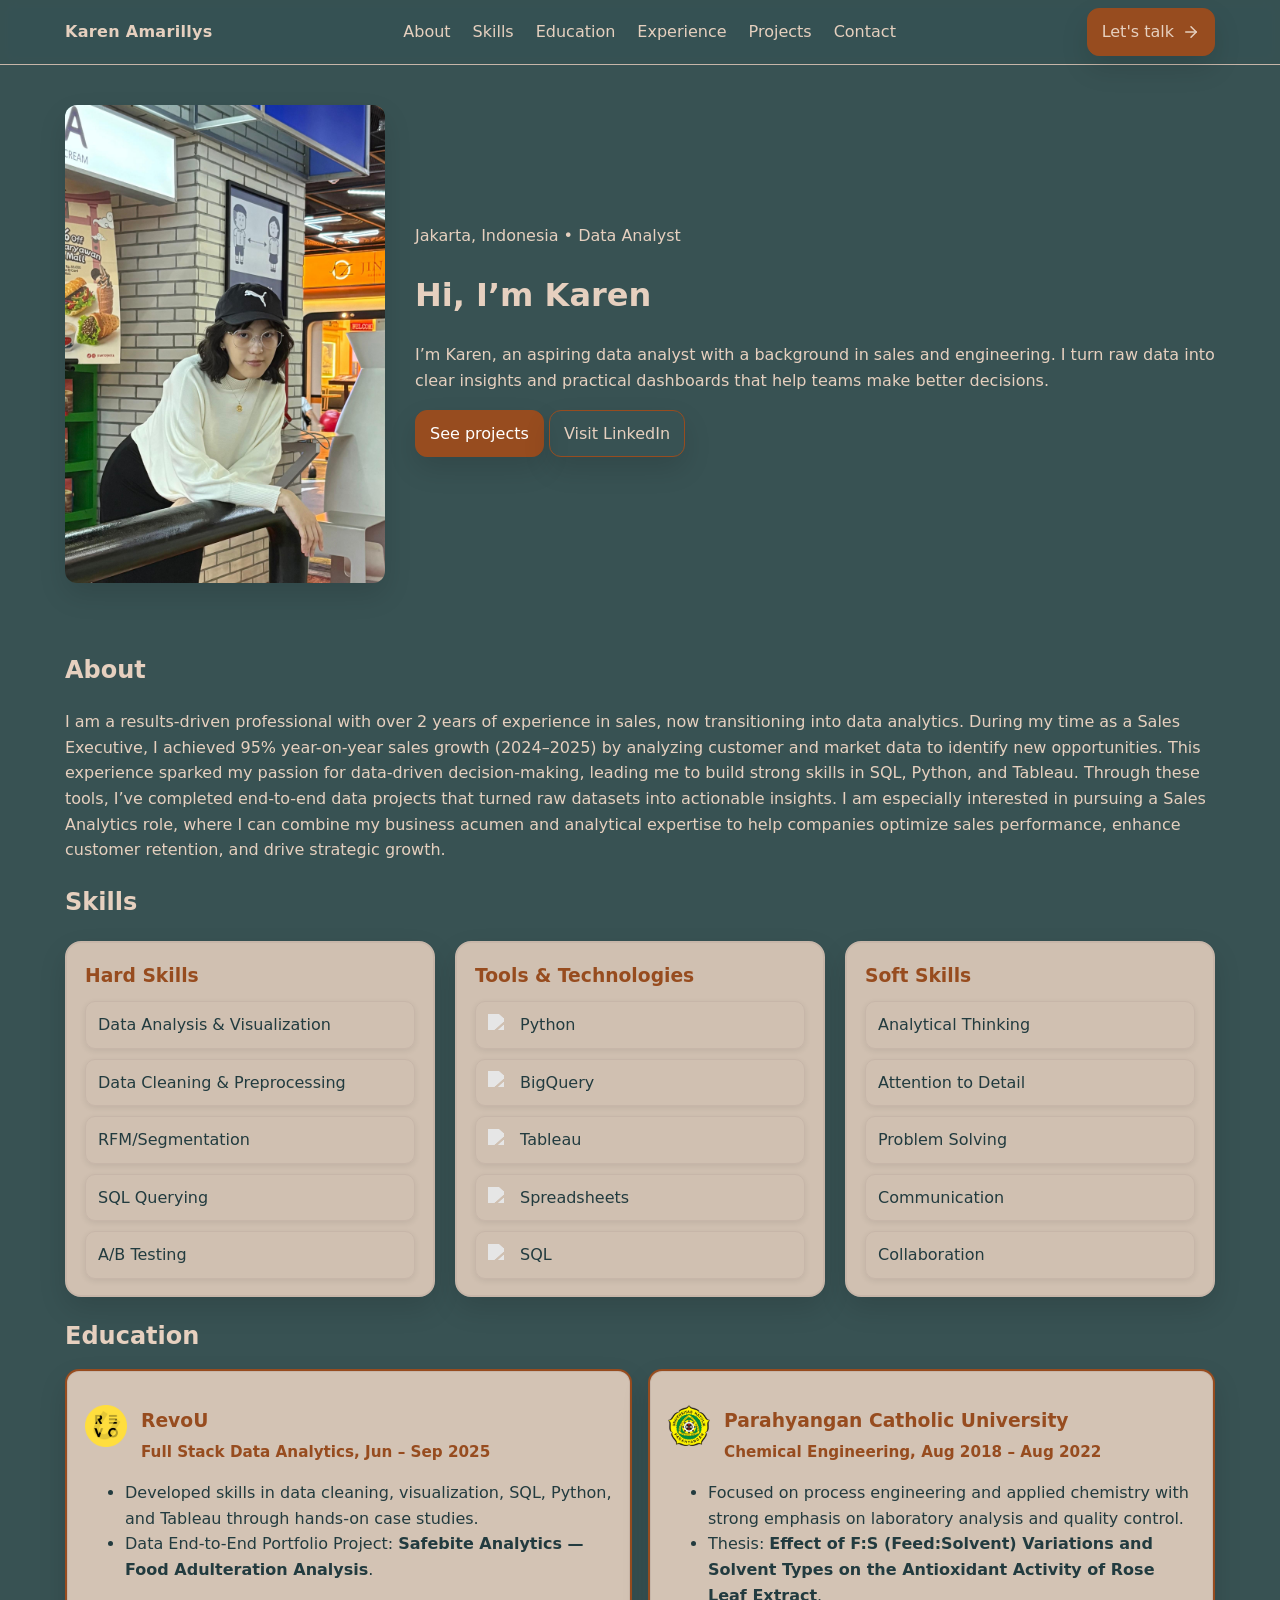
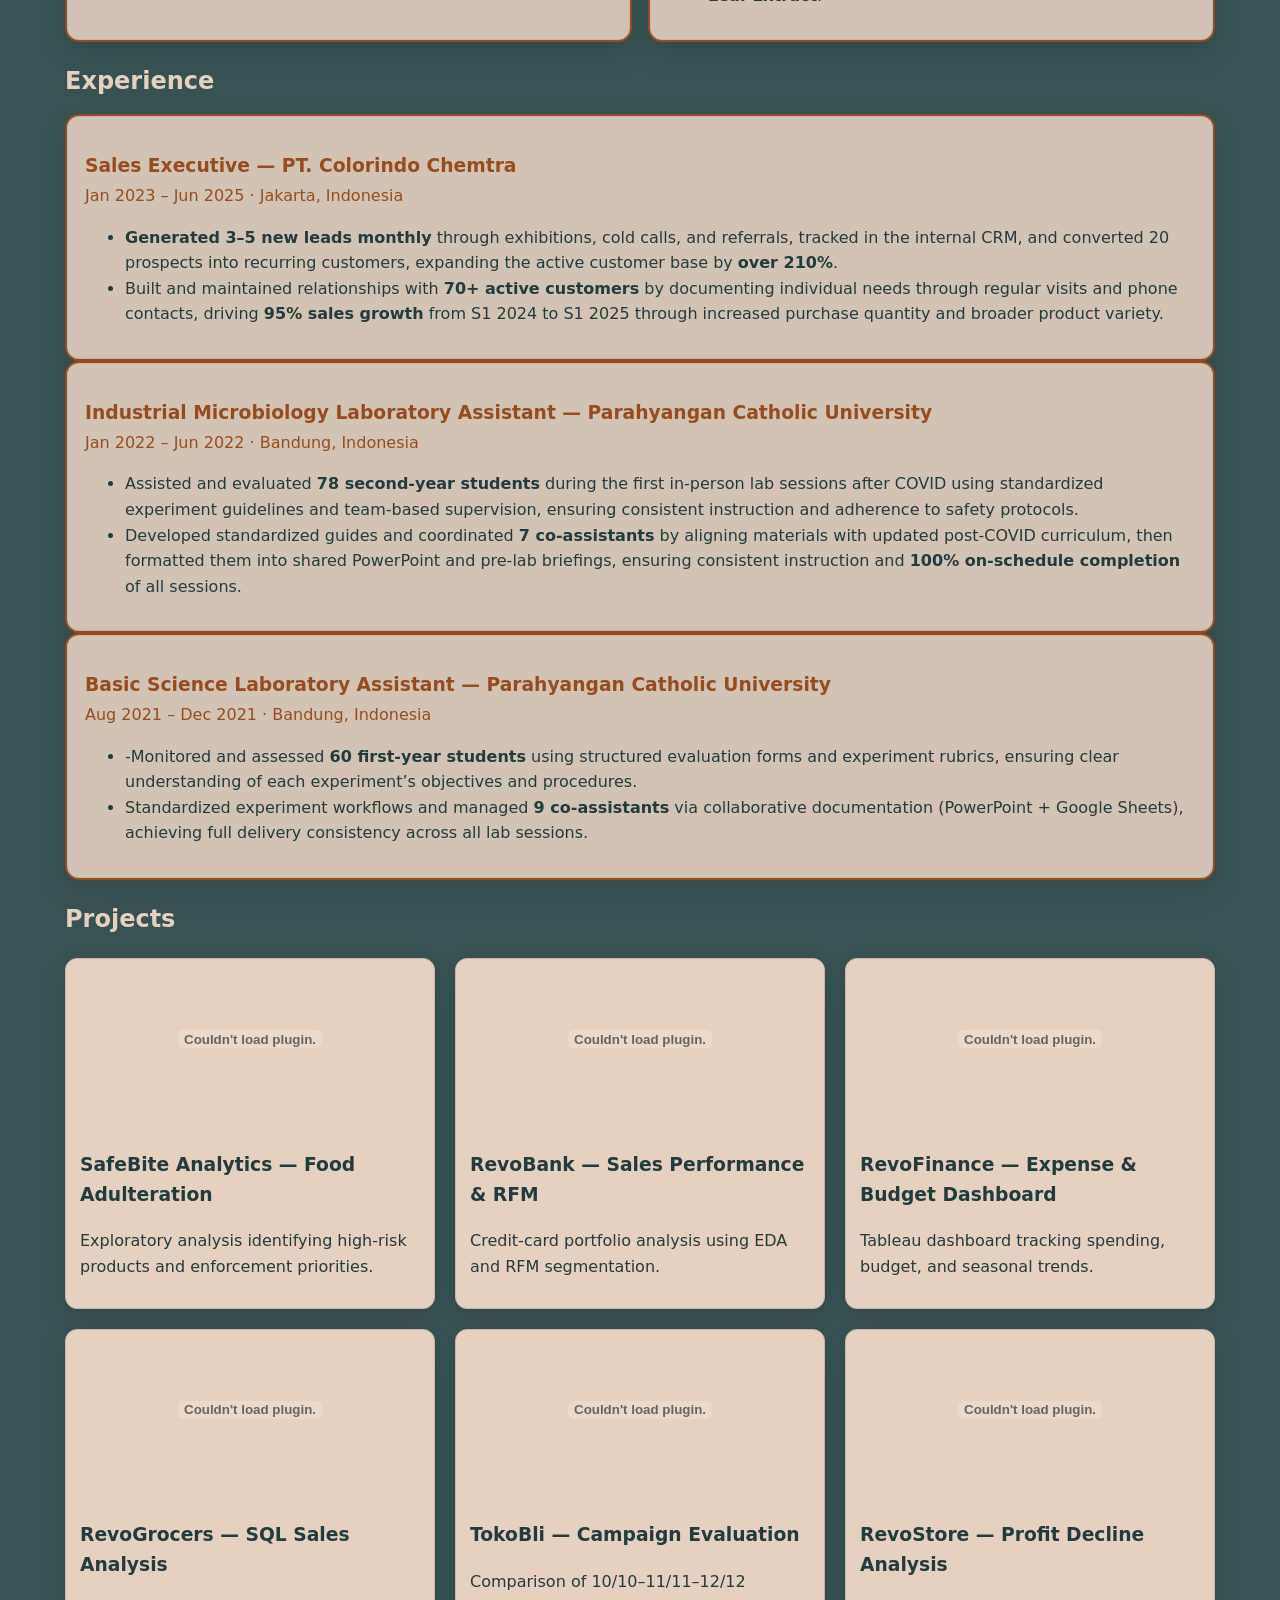
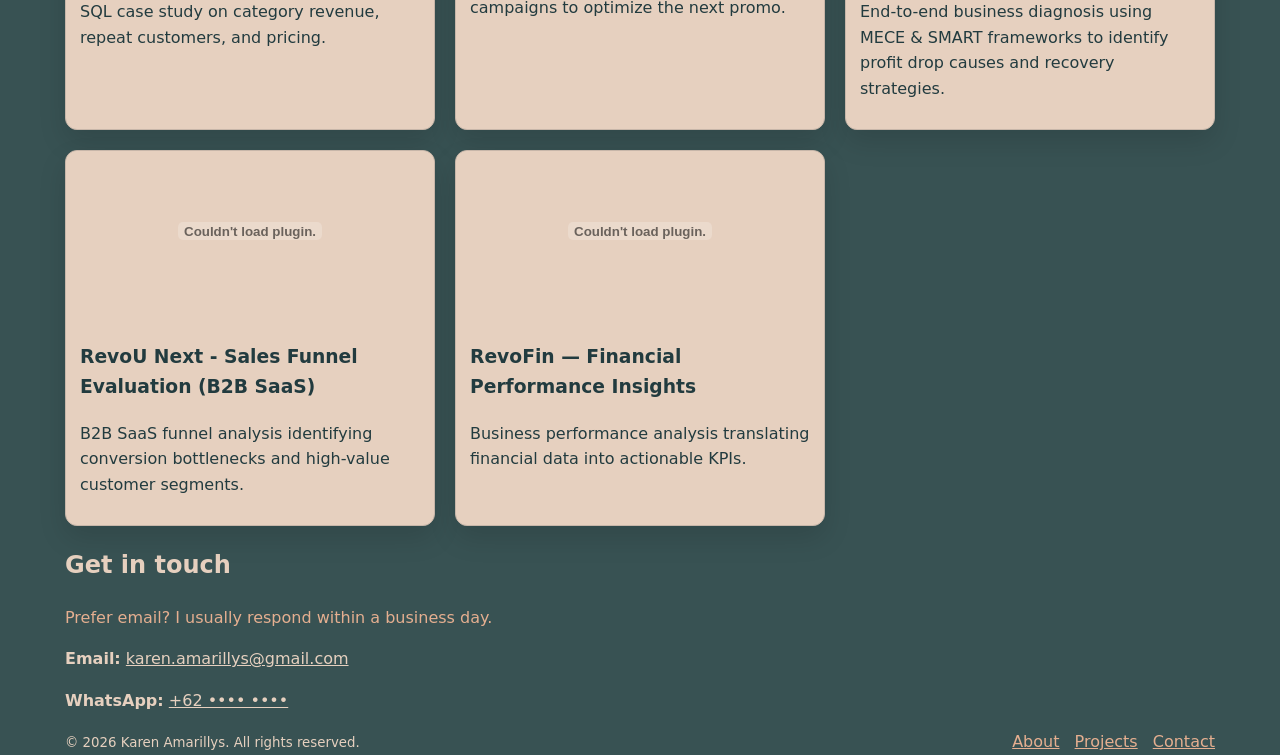
==== index.html @ b15e7b9b "Update index.html" ====
<!doctype html>
<html lang="en">
<head>
  <meta charset="utf-8" />
  <meta name="viewport" content="width=device-width, initial-scale=1" />
  <title>Karen Amarillys — Portfolio</title>
  <meta name="description" content="Data Analyst — projects, skills, and contact." />
  <style>
  :root{
    --bg:#385253; --panel:#e6d0bf; --text:#223b3f; --muted:#e5af90;
    --brand:#974c1f; --ring:#c7b6a9; --card:#e6d0bf;
    --shadow:0 12px 28px rgba(0,0,0,.12)
  }

  /* Base */
  html{scroll-behavior:smooth}
  body{margin:0;min-height:100dvh;color:var(--text);font:16px/1.6 system-ui,-apple-system,Segoe UI,Roboto,Ubuntu,"Helvetica Neue",Arial;background:var(--bg)}
  .container{max-width:1150px;margin:0 auto;padding:0 20px}
  h1,h2,h3,p,li,small{color:#e6d0bf}
  .muted{color:var(--muted)}
  .icon{width:18px;height:18px;display:inline-block}

  /* Nav */
  .nav{position:sticky;top:0;backdrop-filter:saturate(160%) blur(8px);background:color-mix(in oklab, var(--bg) 85%, transparent);border-bottom:1px solid var(--ring);z-index:50}
  .nav-wrap{display:flex;align-items:center;justify-content:space-between;height:64px}
  .brand{font-weight:800;letter-spacing:.3px;color:#e6d0bf}
  .nav a{color:#e6d0bf;text-decoration:none}
  .nav-links{display:none;gap:22px}
  @media (min-width:768px){.nav-links{display:flex}}

  /* Buttons */
  .btn{display:inline-flex;align-items:center;gap:8px;padding:10px 14px;border-radius:12px;border:1px solid var(--brand);background:var(--brand);color:#fff;text-decoration:none;box-shadow:var(--shadow);transition:transform .15s ease,box-shadow .15s ease}
  .btn:hover{transform:translateY(-1px)}
  .btn-ghost{border:1px solid var(--brand);background:transparent;color:#e6d0bf}
  .btn-ghost:hover{background:var(--brand);color:#fff}

  /* Badges (used for skills/tools rows) */
  .badges{display:flex;flex-wrap:wrap;gap:10px;margin-top:10px}
  .badge{border:1px solid var(--ring);background:transparent;padding:6px 10px;border-radius:6px;font-size:14px;color:#e6d0bf;text-decoration:none;line-height:1;display:inline-flex;align-items:center;box-shadow:var(--shadow);transition:transform .15s ease,box-shadow .15s ease,background .15s ease}
  .badge:hover{transform:translateY(-1px);box-shadow:0 6px 16px rgba(0,0,0,.15);background:color-mix(in oklab, var(--panel) 12%, transparent)}

  /* Education */
  #education .edu{border:2px solid var(--brand);border-radius:14px;padding:16px 18px;background:color-mix(in oklab, var(--panel) 90%, var(--bg));box-shadow:inset 0 0 0 1px var(--ring),var(--shadow);transition:transform .15s ease,box-shadow .15s ease}
  #education .edu:hover{transform:translateY(-2px);box-shadow:0 6px 16px rgba(0,0,0,.15)}
  #education h2{margin-bottom:14px}
  #education h3{color:var(--brand);margin-bottom:2px}
  #education li,#education strong{color:var(--text)}
  #education .edu-list{display:grid;grid-template-columns:1fr;gap:16px}
  @media (min-width:768px){#education .edu-list{grid-template-columns:repeat(2,1fr)}}
  .edu-header{display:flex;align-items:center;gap:14px;margin-bottom:8px}
  .edu-title{display:flex;flex-direction:column;justify-content:center;flex:1}
  .edu-logo{width:42px;height:42px;object-fit:contain;background:transparent;flex-shrink:0}
  #education .meta{color:#974c1f;font-weight:600;margin:2px 0 0 0;font-size:.95em}

  /* Experience */
  #experience .xp{border:2px solid var(--brand);border-radius:14px;padding:16px 18px;background:color-mix(in oklab, var(--panel) 90%, var(--bg));box-shadow:inset 0 0 0 1px var(--ring),var(--shadow);transition:transform .15s ease,box-shadow .15s ease}
  #experience .xp:hover{transform:translateY(-2px);box-shadow:0 6px 16px rgba(0,0,0,.15)}
  #experience h2{margin-bottom:14px}
  #experience h3{color:#974c1f;margin-bottom:2px}
  #experience .meta{color:#974c1f;font-weight:500;margin-top:0}
  #experience li,#experience strong{color:#223b3f}

  /* Projects grid + thumbnail PDF-crop */
  .grid{display:grid;grid-template-columns:1fr;gap:20px}
  @media (min-width:640px){.grid{grid-template-columns:repeat(2,1fr)}}
  @media (min-width:1024px){.grid{grid-template-columns:repeat(3,1fr)}}
  .proj{display:flex;flex-direction:column;overflow:hidden;border-radius:12px;background:var(--panel);border:1px solid var(--ring);box-shadow:var(--shadow);text-decoration:none;color:inherit;position:relative}
  .proj h3,.proj p{color:var(--text);text-decoration:none}
  .proj .thumb{height:160px;overflow:hidden;border-top-left-radius:12px;border-top-right-radius:12px;background:var(--card)}
  .proj .thumb embed{width:calc(100% + 40px);height:calc(100% + 40px);margin:-20px 0 0 -20px;display:block;border:0;pointer-events:none}
  .proj .body{padding:12px 14px}

  /* Hero */
  .hero{display:flex;align-items:center;justify-content:center;padding:40px 0}
  .hero .row{display:flex;flex-direction:column;gap:30px;align-items:center}
  @media (min-width:768px){.hero .row{flex-direction:row;justify-content:space-between}}
  .hero-img img{max-width:320px;border-radius:12px;box-shadow:var(--shadow)}
  .chip{color:#e6d0bf;font-weight:500}

  /* Skills: 3-card layout */
  .skills-grid{display:grid;grid-template-columns:1fr;gap:20px;margin-top:14px}
  @media(min-width:880px){.skills-grid{grid-template-columns:repeat(3,1fr)}}
  .skills-card{background:color-mix(in oklab, var(--panel) 88%, var(--bg));border:2px solid var(--ring);border-radius:16px;box-shadow:var(--shadow);padding:18px 18px 16px}
  .skills-card h3{margin:0 0 10px 0;color:var(--brand)}
  .skills-list{list-style:none;padding:0;margin:0;display:grid;gap:10px}
  .skills-list li{background:transparent;border:1px solid var(--ring);color:var(--text);border-radius:10px;padding:10px 12px;box-shadow:0 2px 6px rgba(0,0,0,.08);display:flex;align-items:center;gap:10px;transition:transform .12s ease,box-shadow .12s ease,background .12s ease}
  .skills-list li:hover{transform:translateY(-1px);box-shadow:0 8px 18px rgba(0,0,0,.18);background:color-mix(in oklab, var(--panel) 12%, transparent)}

  /* Tool logos */
  .tool-icon{width:22px;height:22px;object-fit:contain;flex-shrink:0;filter:brightness(0) invert(0.9);transition:transform .15s ease,filter .15s ease}
  .skills-list li:hover .tool-icon{transform:scale(1.08);filter:brightness(1.1)}
  </style>
</head>
<body>
  <!-- NAV -->
  <nav class="nav" aria-label="Primary">
    <div class="container nav-wrap">
      <a class="brand" href="#home">Karen Amarillys</a>
      <div class="nav-links">
        <a href="#about">About</a>
        <a href="#skills">Skills</a>
        <a href="#education">Education</a>
        <a href="#experience">Experience</a>
        <a href="#projects">Projects</a>
        <a href="#contact">Contact</a>
      </div>
      <div style="display:flex;gap:10px;align-items:center">
        <a class="btn" href="#contact">Let's talk
          <svg class="icon" viewBox="0 0 24 24" fill="none" stroke="currentColor" stroke-width="2" stroke-linecap="round" stroke-linejoin="round"><path d="M5 12h14"/><path d="m12 5 7 7-7 7"/></svg>
        </a>
      </div>
    </div>
  </nav>

  <!-- HERO -->
  <header id="home" class="hero">
    <div class="container row">
      <div class="hero-img">
        <img alt="Karen Photo" src="WhatsApp Image 2025-10-03 at 14.18.16_22b1dc03.jpg" />
      </div>
      <div>
        <span class="chip">Jakarta, Indonesia • Data Analyst</span>
        <h1>Hi, I’m Karen</h1>
        <p class="lead">I’m Karen, an aspiring data analyst with a background in sales and engineering. I turn raw data into clear insights and practical dashboards that help teams make better decisions.</p>
        <div class="cta">
        <a class="btn" href="#projects">See projects</a>
        <a class="btn btn-ghost" href="https://linkedin.com/in/karen-amarillys/" target="_blank" rel="noopener noreferrer">
          Visit LinkedIn
        </a>
      </div>
        </p>
      </div>
    </div>
  </header>

  <!-- ABOUT -->
  <section id="about">
    <div class="container about">
      <div class="card">
        <h2>About</h2>
        <p>I am a results-driven professional with over 2 years of experience in sales, now transitioning into data analytics. During my time as a Sales Executive, I achieved 95% year-on-year sales growth (2024–2025) by analyzing customer and market data to identify new opportunities. This experience sparked my passion for data-driven decision-making, leading me to build strong skills in SQL, Python, and Tableau. Through these tools, I’ve completed end-to-end data projects that turned raw datasets into actionable insights. I am especially interested in pursuing a Sales Analytics role, where I can combine my business acumen and analytical expertise to help companies optimize sales performance, enhance customer retention, and drive strategic growth.</p>
      </div>
    </div>
  </section>

<!-- SKILLS -->
<section id="skills">
  <div class="container">
    <h2>Skills</h2>
    <div class="skills-grid">
      <!-- Hard Skills -->
      <article class="skills-card">
        <h3>Hard Skills</h3>
        <ul class="skills-list">
          <li>Data Analysis & Visualization</li>
          <li>Data Cleaning & Preprocessing</li>
          <li>RFM/Segmentation</li>
          <li>SQL Querying</li>
          <li>A/B Testing</li>
        </ul>
      </article>

      <!-- Tools & Technologies -->
      <article class="skills-card">
        <h3>Tools & Technologies</h3>
        <ul class="skills-list icons">
          <li><img src="https://cdn.jsdelivr.net/gh/devicons/devicon/icons/python/python-original.svg" class="tool-icon" alt="Python logo">Python</li>
          <li><img src="https://cdn.jsdelivr.net/gh/devicons/devicon/icons/googlecloud/googlecloud-original.svg" class="tool-icon" alt="BigQuery logo">BigQuery</li>
          <li><img src="https://cdn.worldvectorlogo.com/logos/tableau-software.svg" class="tool-icon" alt="Tableau logo">Tableau</li>
          <li><img src="https://cdn.jsdelivr.net/gh/devicons/devicon/icons/google/google-original.svg" class="tool-icon" alt="Google Sheets logo">Spreadsheets</li>
          <li><img src="https://cdn.jsdelivr.net/gh/devicons/devicon/icons/mysql/mysql-original.svg" class="tool-icon" alt="SQL logo">SQL</li>
        </ul>
      </article>

      <!-- Soft Skills -->
      <article class="skills-card">
        <h3>Soft Skills</h3>
        <ul class="skills-list">
          <li>Analytical Thinking</li>
          <li>Attention to Detail</li>
          <li>Problem Solving</li>
          <li>Communication</li>
          <li>Collaboration</li>
        </ul>
      </article>
    </div>
  </div>
</section>


  <!-- EDUCATION -->
  <section id="education">
    <div class="container">
      <h2>Education</h2>
      <div class="edu-list">

        <!-- RevoU -->
        <article class="edu">
          <div class="edu-header">
            <img src="revou-logo.png" alt="RevoU logo" class="edu-logo">
            <div class="edu-title">
              <h3>RevoU</h3>
              <p class="meta">Full Stack Data Analytics, Jun – Sep 2025</p>
            </div>
          </div>
          <ul>
            <li>Developed skills in data cleaning, visualization, SQL, Python, and Tableau through hands-on case studies.</li>
            <li>Data End-to-End Portfolio Project: <strong>Safebite Analytics — Food Adulteration Analysis</strong>.</li>
          </ul>
        </article>

        <!-- UNPAR -->
        <article class="edu">
          <div class="edu-header">
            <img src="unpar-logo.png" alt="Parahyangan Catholic University logo" class="edu-logo">
            <div class="edu-title">
              <h3>Parahyangan Catholic University</h3>
              <p class="meta">Chemical Engineering, Aug 2018 – Aug 2022</p>
            </div>
          </div>
          <ul>
            <li>Focused on process engineering and applied chemistry with strong emphasis on laboratory analysis and quality control.</li>
            <li>Thesis: <strong>Effect of F:S (Feed:Solvent) Variations and Solvent Types on the Antioxidant Activity of Rose Leaf Extract</strong>.</li>
          </ul>
        </article>

      </div>
    </div>
  </section>

  <!-- EXPERIENCE -->
  <section id="experience">
    <div class="container">
      <h2>Experience</h2>
      <div class="xp-list">
        <article class="xp" aria-label="Sales Executive at PT. Colorindo Chemtra">
          <h3>Sales Executive — PT. Colorindo Chemtra</h3>
          <div class="meta">Jan 2023 – Jun 2025 · Jakarta, Indonesia</div>
          <ul>
            <li><strong>Generated 3–5 new leads monthly</strong> through exhibitions, cold calls, and referrals, tracked in the internal CRM, and converted 20 prospects into recurring customers, expanding the active customer base by <strong>over 210%</strong>.</li>
           <li>Built and maintained relationships with <strong>70+ active customers</strong> by documenting individual needs through regular visits and phone contacts, driving <strong>95% sales growth</strong> from S1 2024 to S1 2025 through increased purchase quantity and broader product variety.</li>
          </ul>
        </article>

        <article class="xp" aria-label="Industrial Microbiology Lab Assistant at Parahyangan Catholic University">
          <h3>Industrial Microbiology Laboratory Assistant — Parahyangan Catholic University</h3>
          <div class="meta">Jan 2022 – Jun 2022 · Bandung, Indonesia</div>
          <ul>
            <li>Assisted and evaluated <strong>78 second-year students</strong> during the first in-person lab sessions after COVID using standardized experiment guidelines and team-based supervision, ensuring consistent instruction and adherence to safety protocols.</li>
            <li>Developed standardized guides and coordinated <strong>7 co-assistants</strong> by aligning materials with updated post-COVID curriculum, then formatted them into shared PowerPoint and pre-lab briefings, ensuring consistent instruction and <strong>100% on-schedule completion</strong> of all sessions.</li>
        </article>

        <article class="xp" aria-label="Basic Science Lab Assistant at Parahyangan Catholic University">
          <h3>Basic Science Laboratory Assistant — Parahyangan Catholic University</h3>
          <div class="meta">Aug 2021 – Dec 2021 · Bandung, Indonesia</div>
          <ul>
            <li>-Monitored and assessed <strong>60 first-year students</strong> using structured evaluation forms and experiment rubrics, ensuring clear understanding of each experiment’s objectives and procedures.</li>
            <li>Standardized experiment workflows and managed <strong>9 co-assistants</strong> via collaborative documentation (PowerPoint + Google Sheets), achieving full delivery consistency across all lab sessions.</li>
          </ul>
          </ul>
        </article>
      </div>
    </div>
  </section>

  <!-- PROJECTS -->
  <section id="projects">
    <div class="container">
      <h2>Projects</h2>
      <div class="grid">
        <!-- SafeBite -->
        <a class="proj" href="projects/safebite.html">
          <div class="thumb">
            <embed src="safebite-analytics_karen.pdf" type="application/pdf">
          </div>
          <div class="body">
            <h3>SafeBite Analytics — Food Adulteration</h3>
            <p>Exploratory analysis identifying high-risk products and enforcement priorities.</p>
          </div>
        </a>

        <!-- RevoBank -->
        <a class="proj" href="projects/revobank.html">
          <div class="thumb">
            <embed src="revobank_karen.pdf#page=1&view=FitH" type="application/pdf">
          </div>
          <div class="body">
            <h3>RevoBank — Sales Performance & RFM</h3>
            <p>Credit-card portfolio analysis using EDA and RFM segmentation.</p>
          </div>
        </a>

        <!-- RevoFinance -->
        <a class="proj" href="projects/revofinance.html">
          <div class="thumb">
            <embed src="revofinance_karen.pdf#page=1&view=FitH" type="application/pdf">
          </div>
          <div class="body">
            <h3>RevoFinance — Expense & Budget Dashboard</h3>
            <p>Tableau dashboard tracking spending, budget, and seasonal trends.</p>
          </div>
        </a>

        <!-- RevoGrocers -->
        <a class="proj" href="projects/revogrocers.html">
          <div class="thumb">
            <embed src="revogrocers_karen.pdf#page=1&view=FitH" type="application/pdf">
          </div>
          <div class="body">
            <h3>RevoGrocers — SQL Sales Analysis</h3>
            <p>SQL case study on category revenue, repeat customers, and pricing.</p>
          </div>
        </a>

        <!-- TokoBli -->
        <a class="proj" href="projects/tokobli.html">
          <div class="thumb">
            <embed src="tokobli_karen.pdf#page=1&view=FitH" type="application/pdf">
          </div>
          <div class="body">
            <h3>TokoBli — Campaign Evaluation</h3>
            <p>Comparison of 10/10–11/11–12/12 campaigns to optimize the next promo.</p>
          </div>
        </a>

        <!-- RevoStore -->
        <a class="proj" href="projects/revostore.html" target="_blank" rel="noreferrer" aria-label="Open RevoStore Project Page">
          <div class="thumb">
            <embed src="revostore_karen.pdf#page=1&view=FitH" type="application/pdf">
          </div>
          <div class="body">
            <h3>RevoStore — Profit Decline Analysis</h3>
            <p>End-to-end business diagnosis using MECE & SMART frameworks to identify profit drop causes and recovery strategies.</p>
          </div>
        </a>

        <!-- RevoU Next -->
        <a class="proj" href="projects/revounext.html">
          <div class="thumb">
            <embed src="SaaS - Karen.pdf#page=1&view=FitH" type="application/pdf">
          </div>
          <div class="body">
            <h3>RevoU Next - Sales Funnel Evaluation (B2B SaaS)</h3>
            <p>B2B SaaS funnel analysis identifying conversion bottlenecks and high-value customer segments.</p>
          </div>
        </a>
        
        <!-- RevoFin -->
        <a class="proj" href="projects/revofin.html">
          <div class="thumb">
            <embed src="RevoFin [FIP] - Karen Amarillys.pdf#page=1&view=FitH" type="application/pdf">
          </div>
          <div class="body">
            <h3>RevoFin — Financial Performance Insights</h3>
            <p>Business performance analysis translating financial data into actionable KPIs.</p>
          </div>
        </a>

      </div> <!-- end .grid -->
    </div> <!-- end .container -->
  </section> <!-- end #projects -->

  <!-- CONTACT -->
  <section id="contact">
    <div class="container contact">
      <div class="card">
        <h2>Get in touch</h2>
        <p class="muted">Prefer email? I usually respond within a business day.</p>
        <p><strong>Email:</strong> <a href="mailto:karen.amarillys@gmail.com" style="color:inherit">karen.amarillys@gmail.com</a></p>
        <p><strong>WhatsApp:</strong> <a href="https://wa.me/628179864182" style="color:inherit">+62 •••• ••••</a></p>
      </div>
    </div>
  </section>

  <!-- FOOTER -->
  <footer class="footer">
    <div class="container" style="display:flex;align-items:center;justify-content:space-between;gap:12px;flex-wrap:wrap">
      <small>© <span id="year"></span> Karen Amarillys. All rights reserved.</small>
      <nav aria-label="Footer">
        <a href="#about" class="muted" style="margin-right:10px">About</a>
        <a href="#projects" class="muted" style="margin-right:10px">Projects</a>
        <a href="#contact" class="muted">Contact</a>
      </nav>
    </div>
  </footer>

  <script>
    document.getElementById('year').textContent = new Date().getFullYear();
  </script>
</body>
</html>
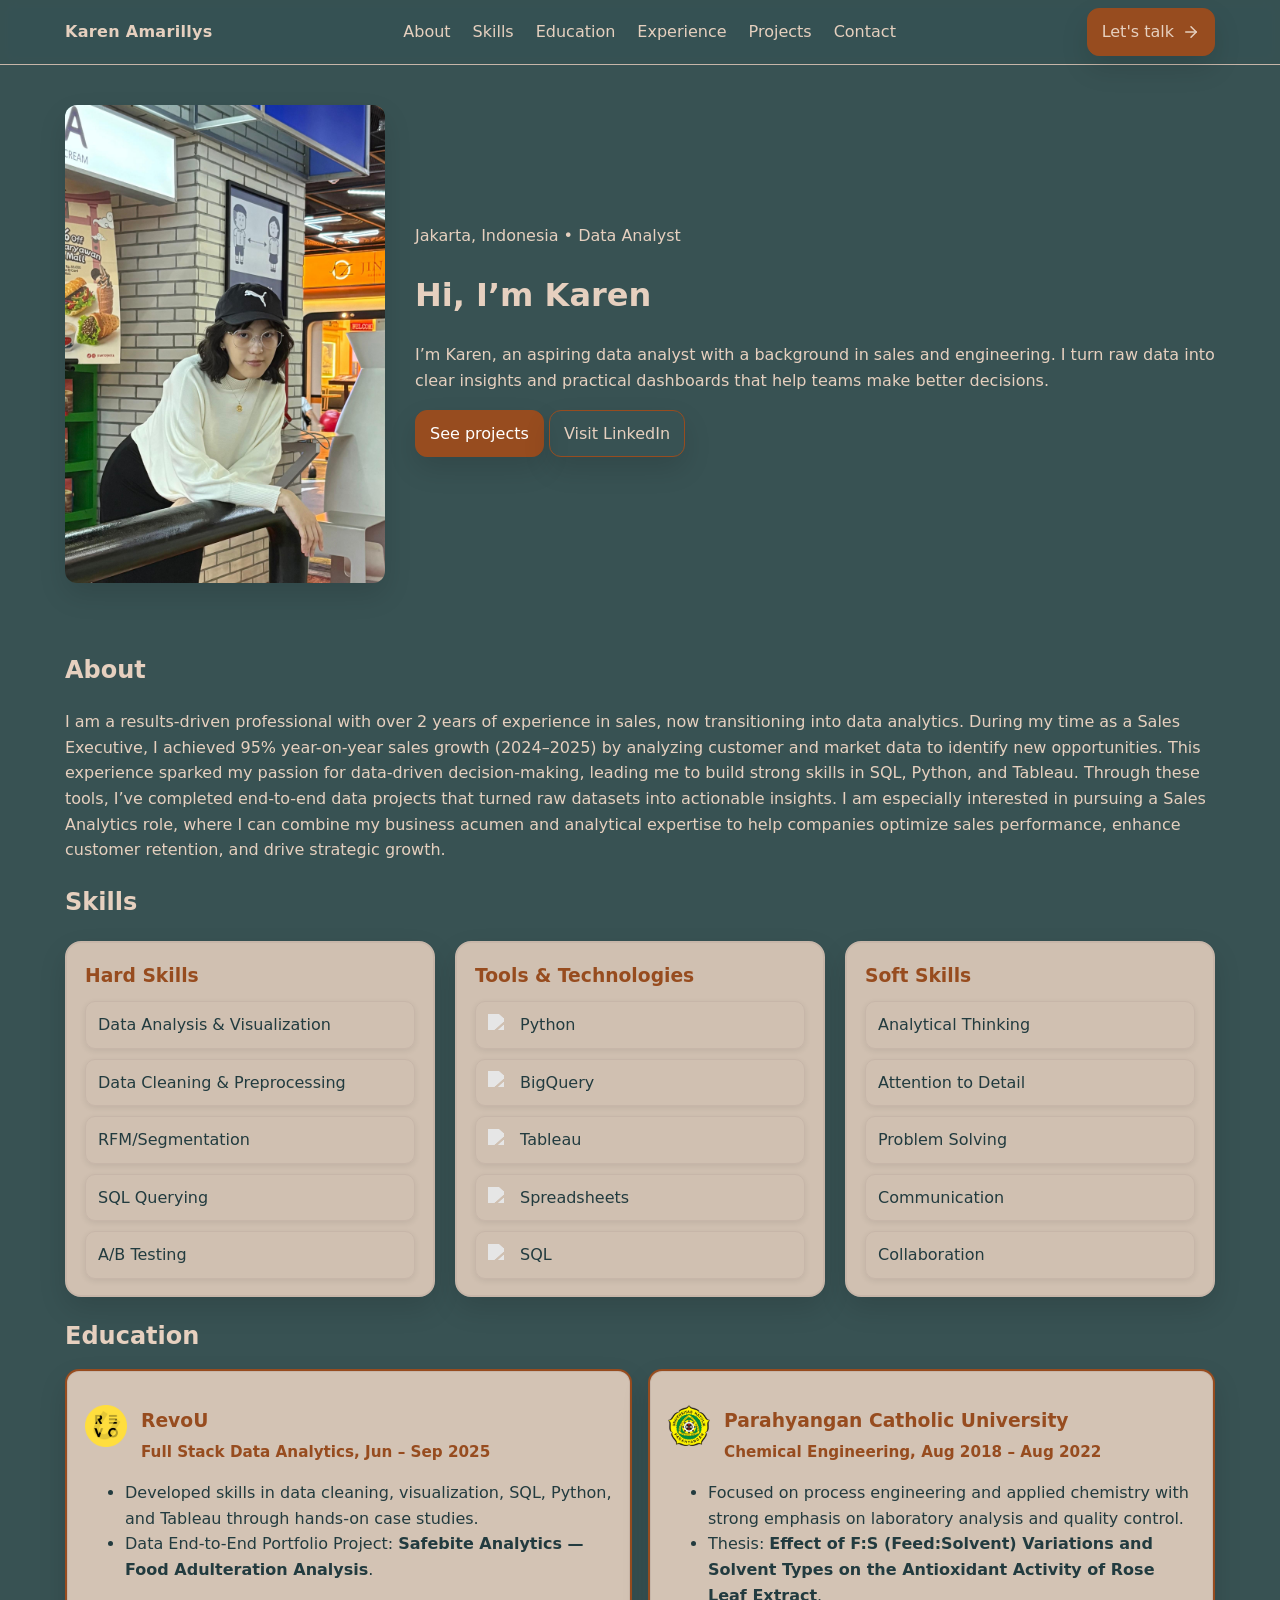
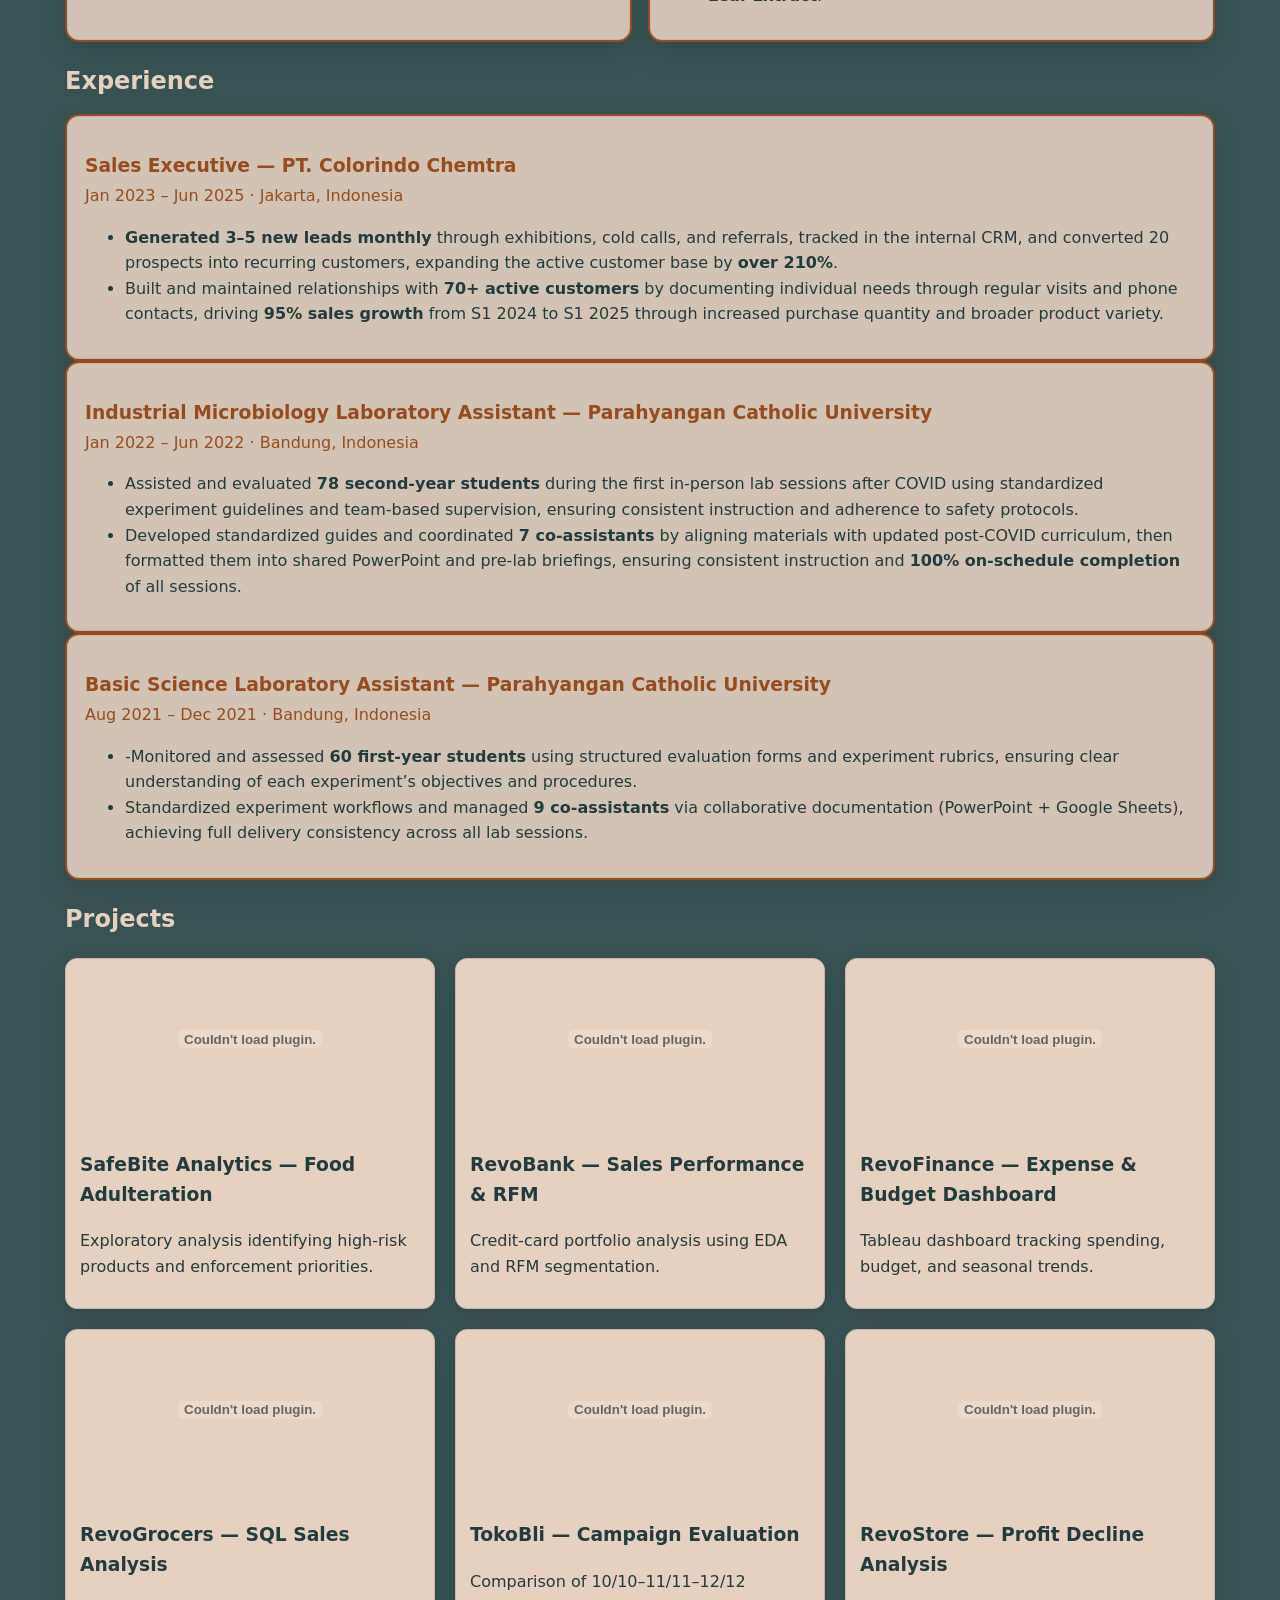
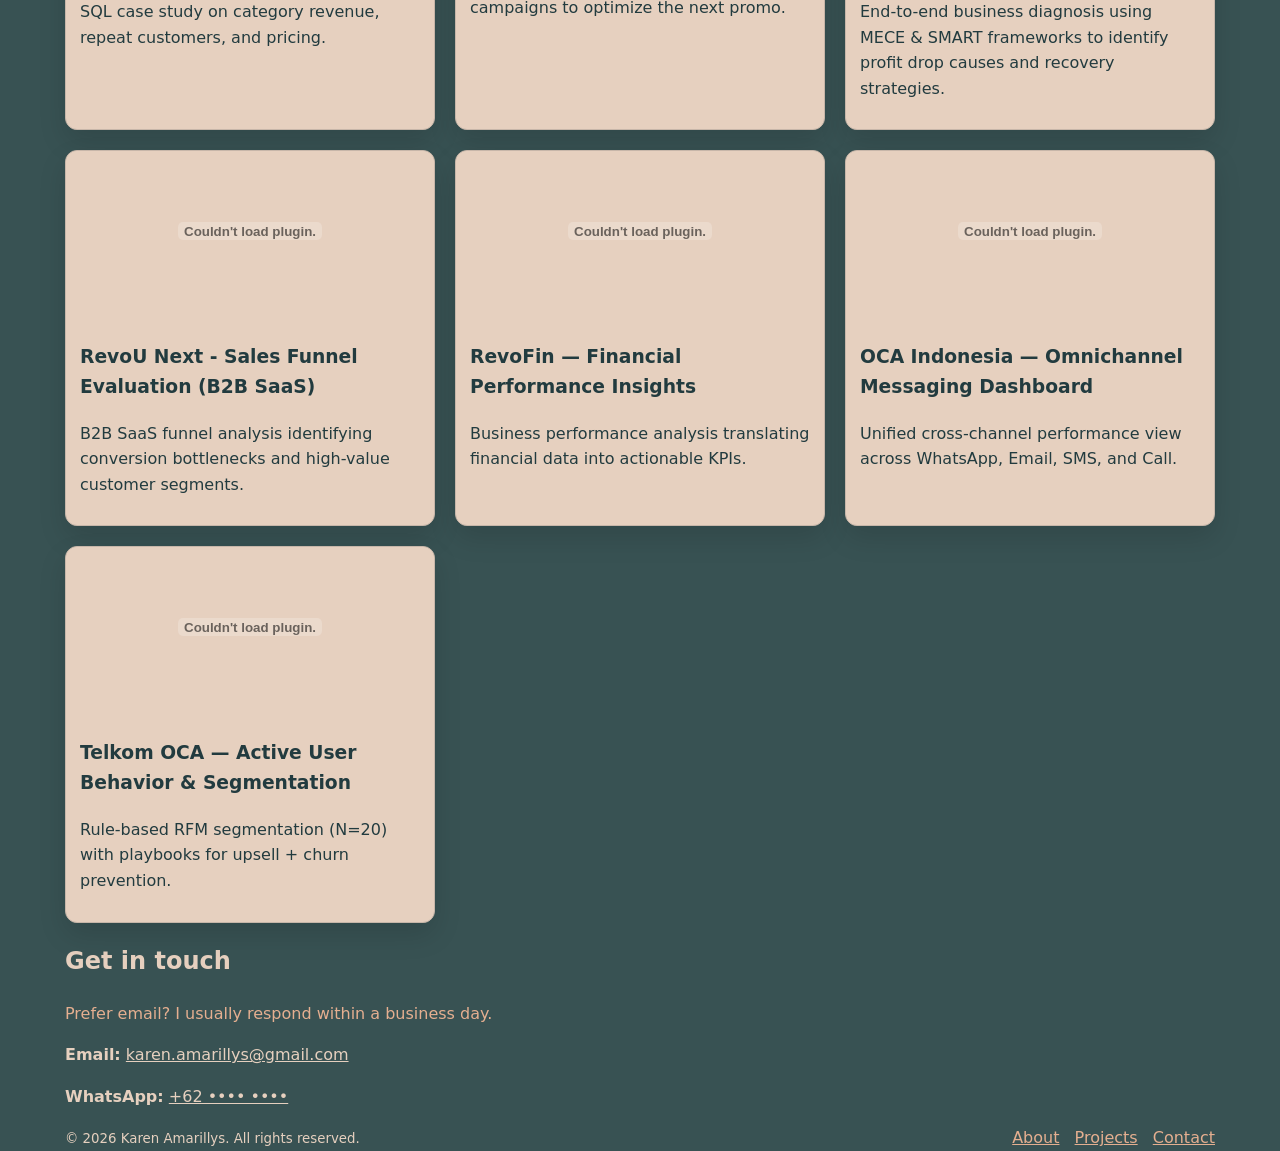
==== commit cf25fadc: "Update index.html" ====
--- a/index.html
+++ b/index.html
@@ -337,7 +337,7 @@
         <!-- RevoU Next -->
         <a class="proj" href="projects/revounext.html">
           <div class="thumb">
-            <embed src="SaaS - Karen.pdf#page=1&view=FitH" type="application/pdf">
+            <embed src="SaaS_Karen.pdf#page=1&view=FitH" type="application/pdf">
           </div>
           <div class="body">
             <h3>RevoU Next - Sales Funnel Evaluation (B2B SaaS)</h3>
@@ -348,13 +348,36 @@
         <!-- RevoFin -->
         <a class="proj" href="projects/revofin.html">
           <div class="thumb">
-            <embed src="RevoFin [FIP] - Karen Amarillys.pdf#page=1&view=FitH" type="application/pdf">
+            <embed src="RevoFin_Karen.pdf#page=1&view=FitH" type="application/pdf">
           </div>
           <div class="body">
             <h3>RevoFin — Financial Performance Insights</h3>
             <p>Business performance analysis translating financial data into actionable KPIs.</p>
           </div>
         </a>
+
+        <!-- OCA Indonesia (Virtual Internship) -->
+        <a class="proj" href="projects/oca.html">
+          <div class="thumb">
+            <embed src="oca-virtual-internship.pdf#page=1&view=FitH" type="application/pdf">
+          </div>
+          <div class="body">
+            <h3>OCA Indonesia — Omnichannel Messaging Dashboard</h3>
+            <p>Unified cross-channel performance view across WhatsApp, Email, SMS, and Call.</p>
+          </div>
+        </a>
+        
+        <!-- Telkom OCA (Project 2) -->
+        <a class="proj" href="projects/telkom-oca.html">
+          <div class="thumb">
+            <embed src="telkom-oca-segmentation.pdf#page=1&view=FitH" type="application/pdf">
+          </div>
+          <div class="body">
+            <h3>Telkom OCA — Active User Behavior & Segmentation</h3>
+            <p>Rule-based RFM segmentation (N=20) with playbooks for upsell + churn prevention.</p>
+          </div>
+        </a>
+
 
       </div> <!-- end .grid -->
     </div> <!-- end .container -->
@@ -393,3 +416,7 @@
 
 
 
+
+
+
+
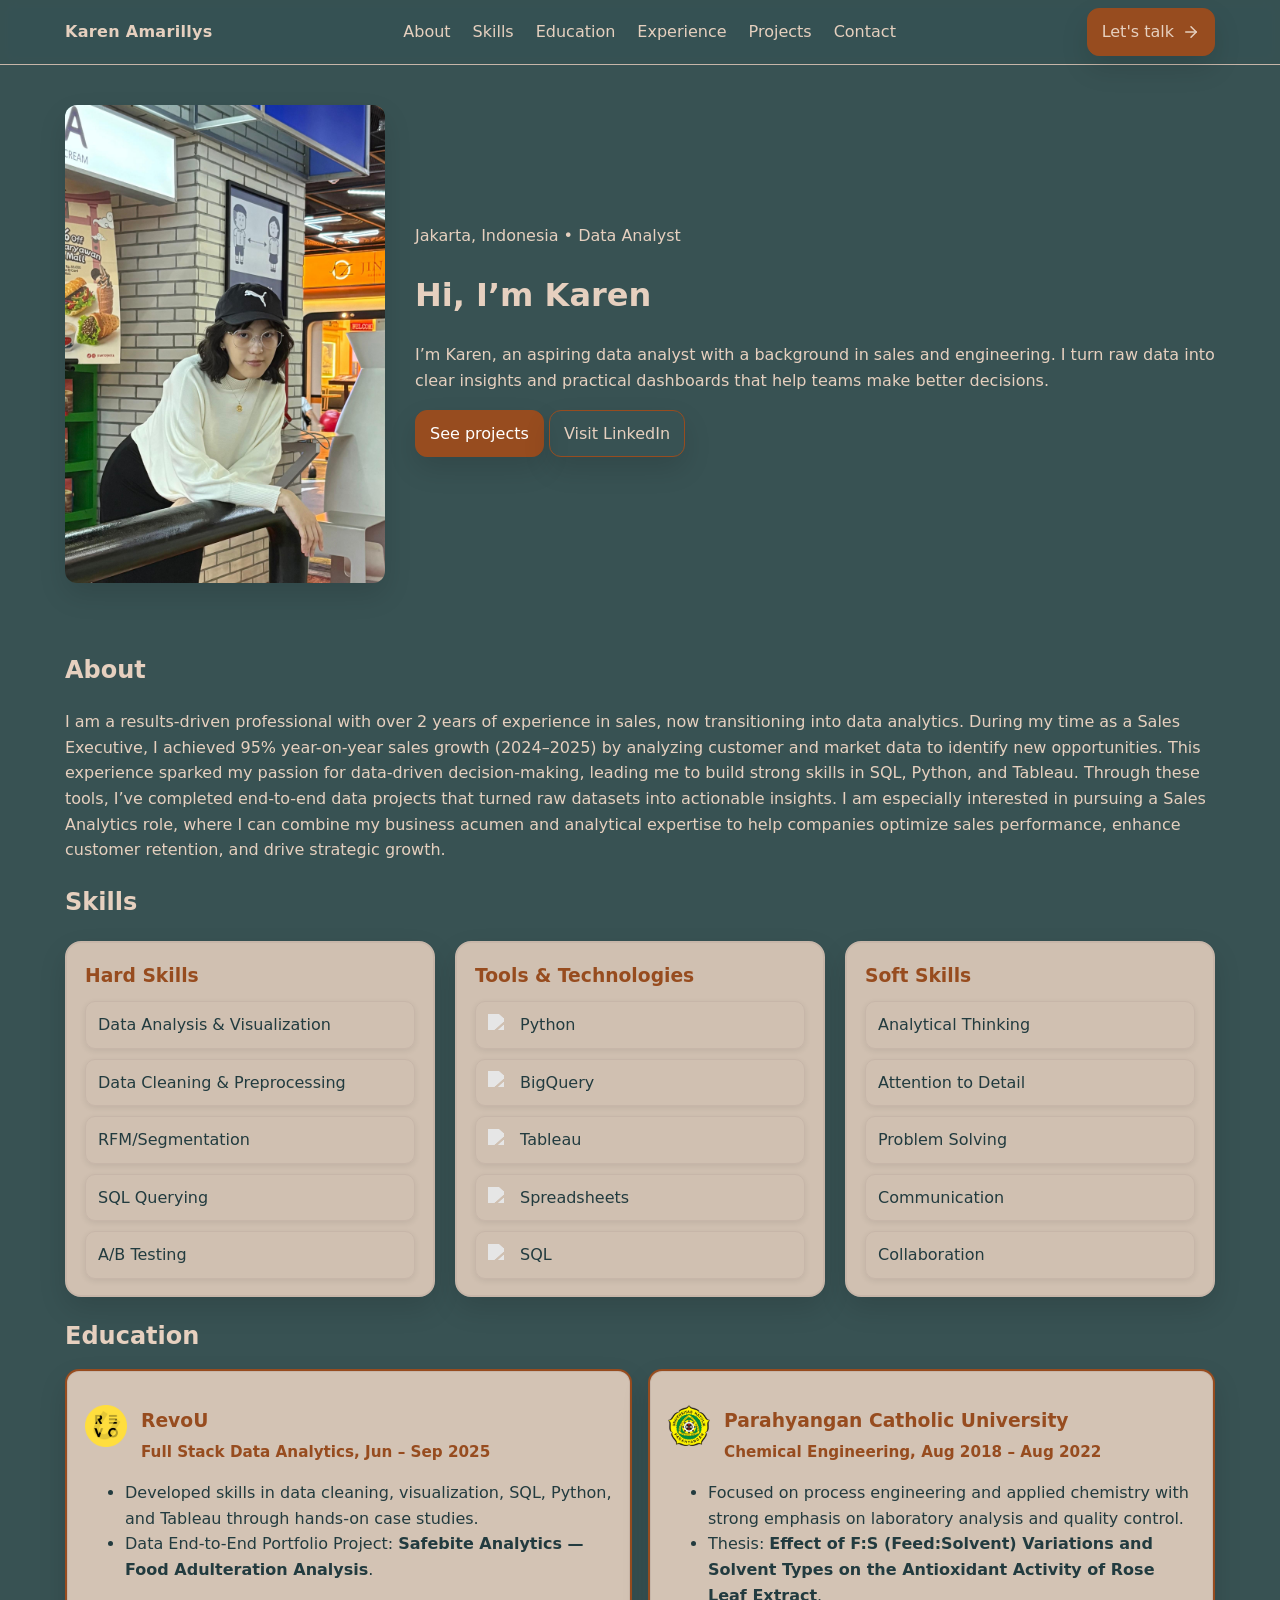
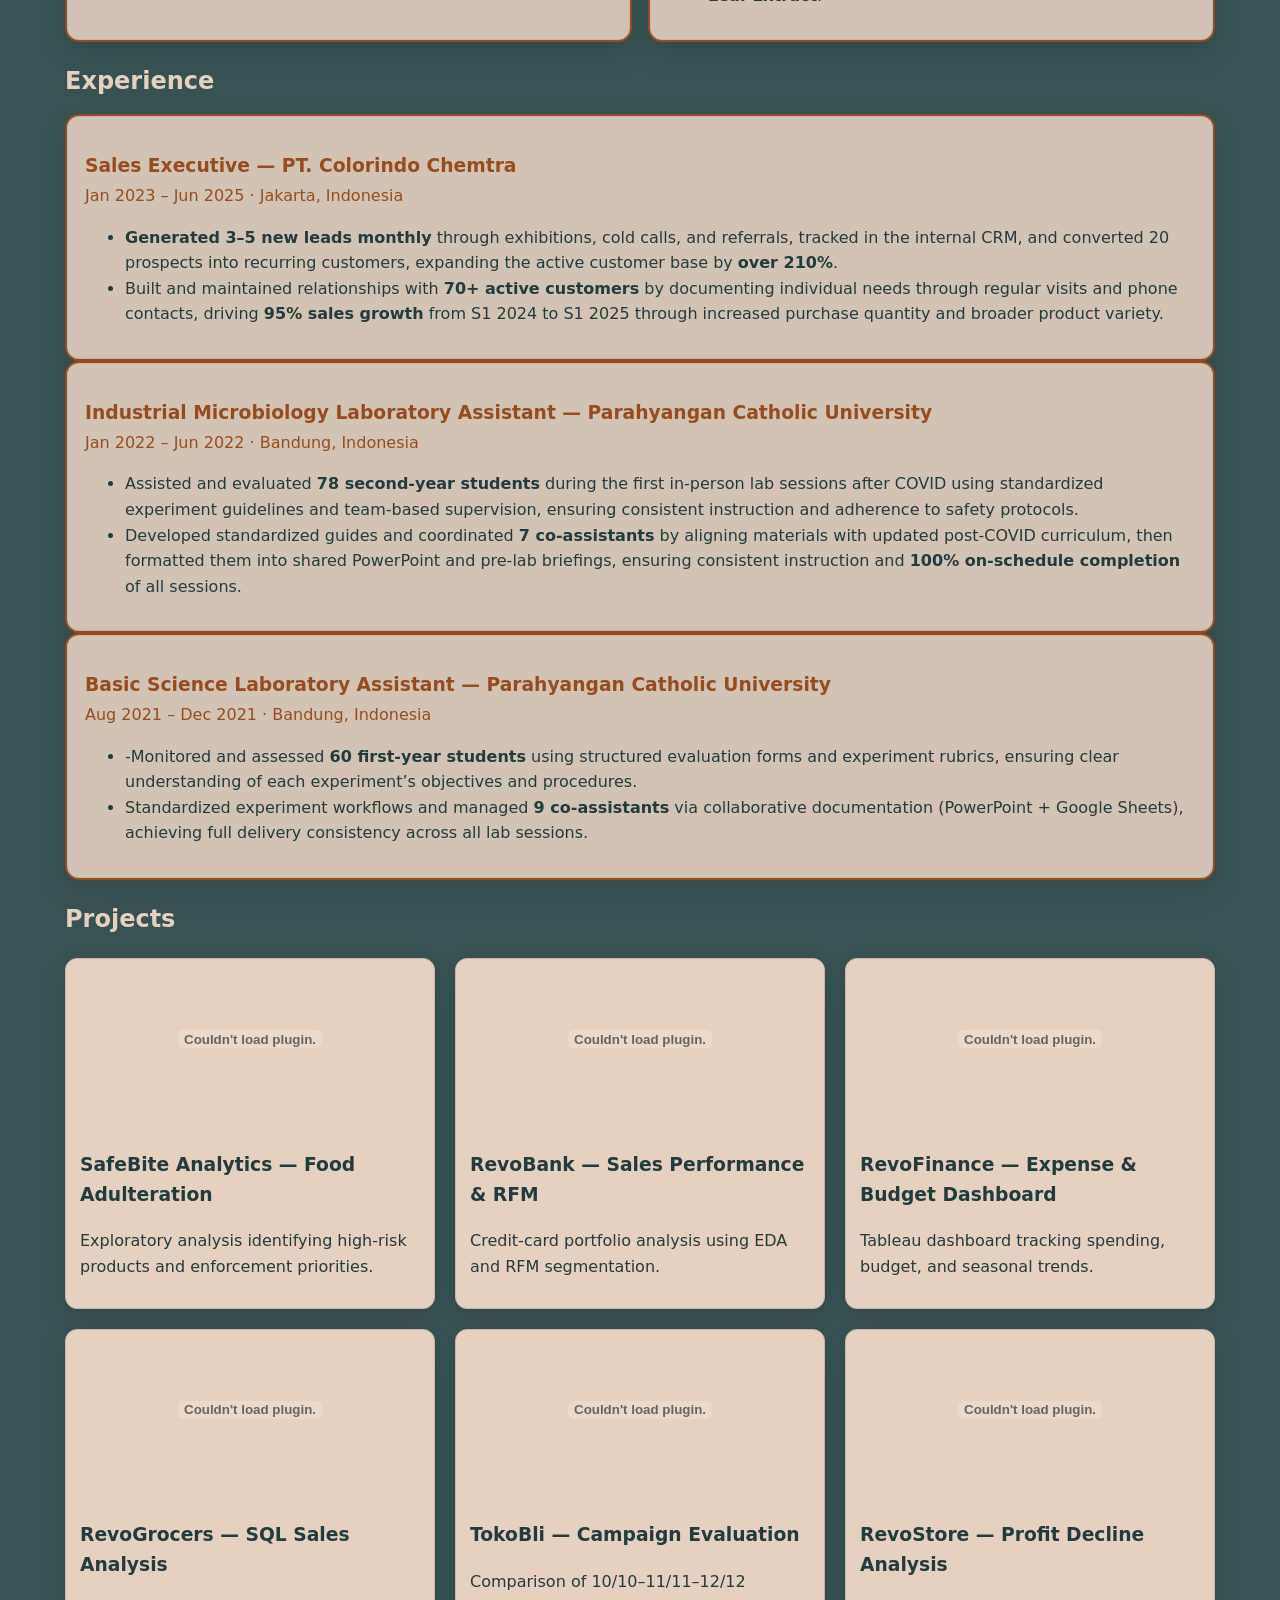
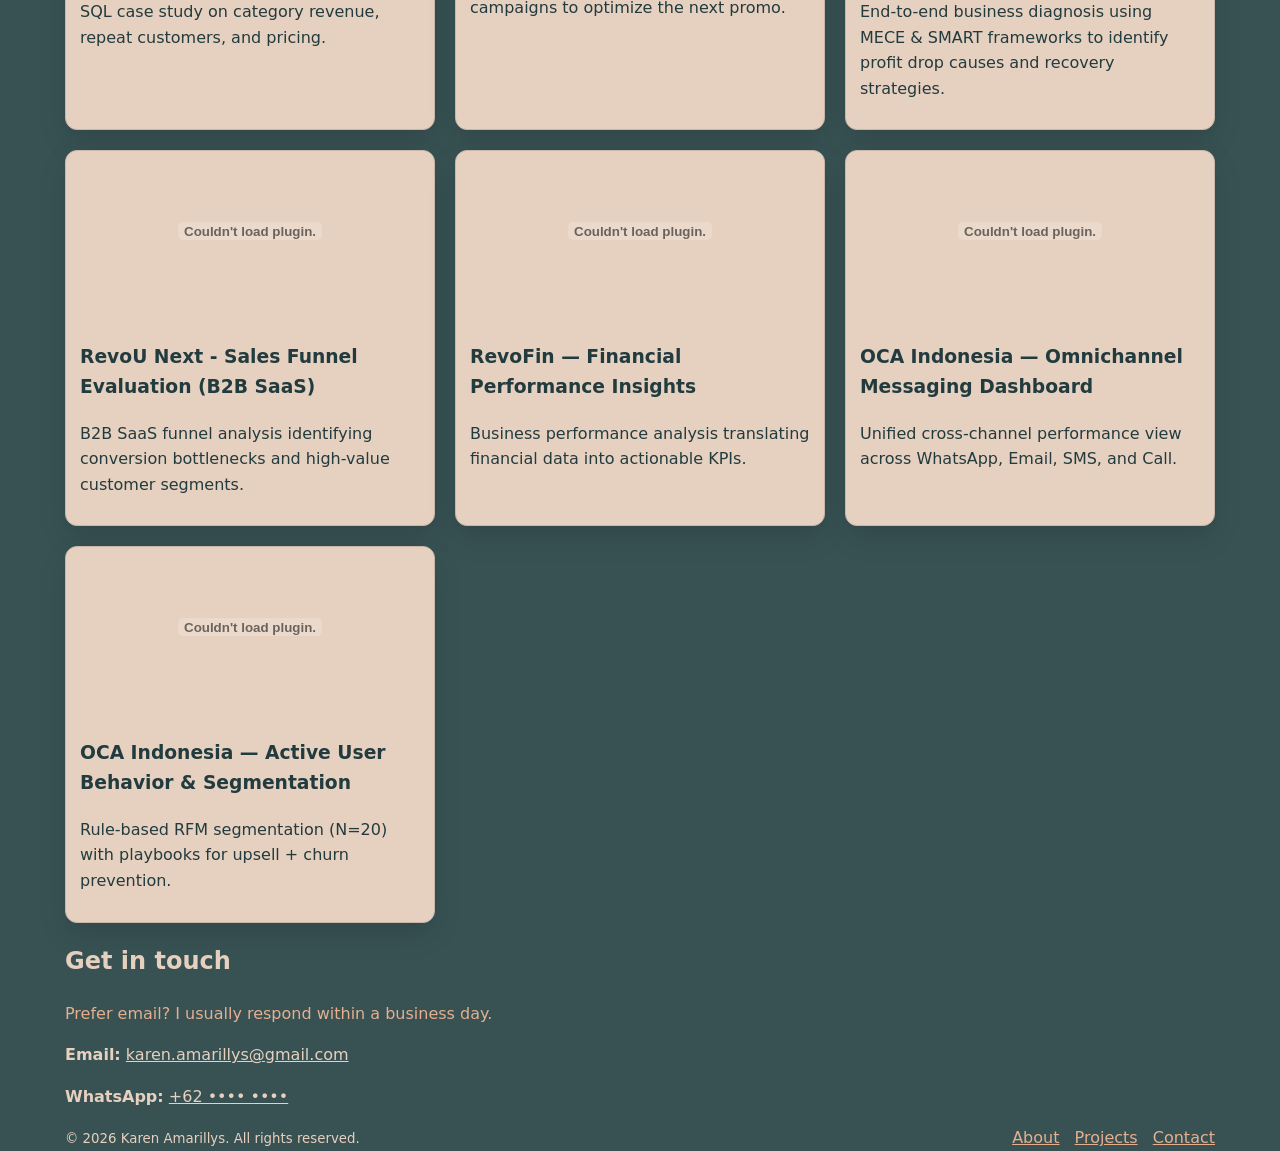
==== commit 3627f6c4: "Update index.html" ====
--- a/index.html
+++ b/index.html
@@ -373,7 +373,7 @@
             <embed src="telkom-oca-segmentation.pdf#page=1&view=FitH" type="application/pdf">
           </div>
           <div class="body">
-            <h3>Telkom OCA — Active User Behavior & Segmentation</h3>
+            <h3>OCA Indonesia — Active User Behavior & Segmentation</h3>
             <p>Rule-based RFM segmentation (N=20) with playbooks for upsell + churn prevention.</p>
           </div>
         </a>
@@ -420,3 +420,4 @@
 
 
 
+
